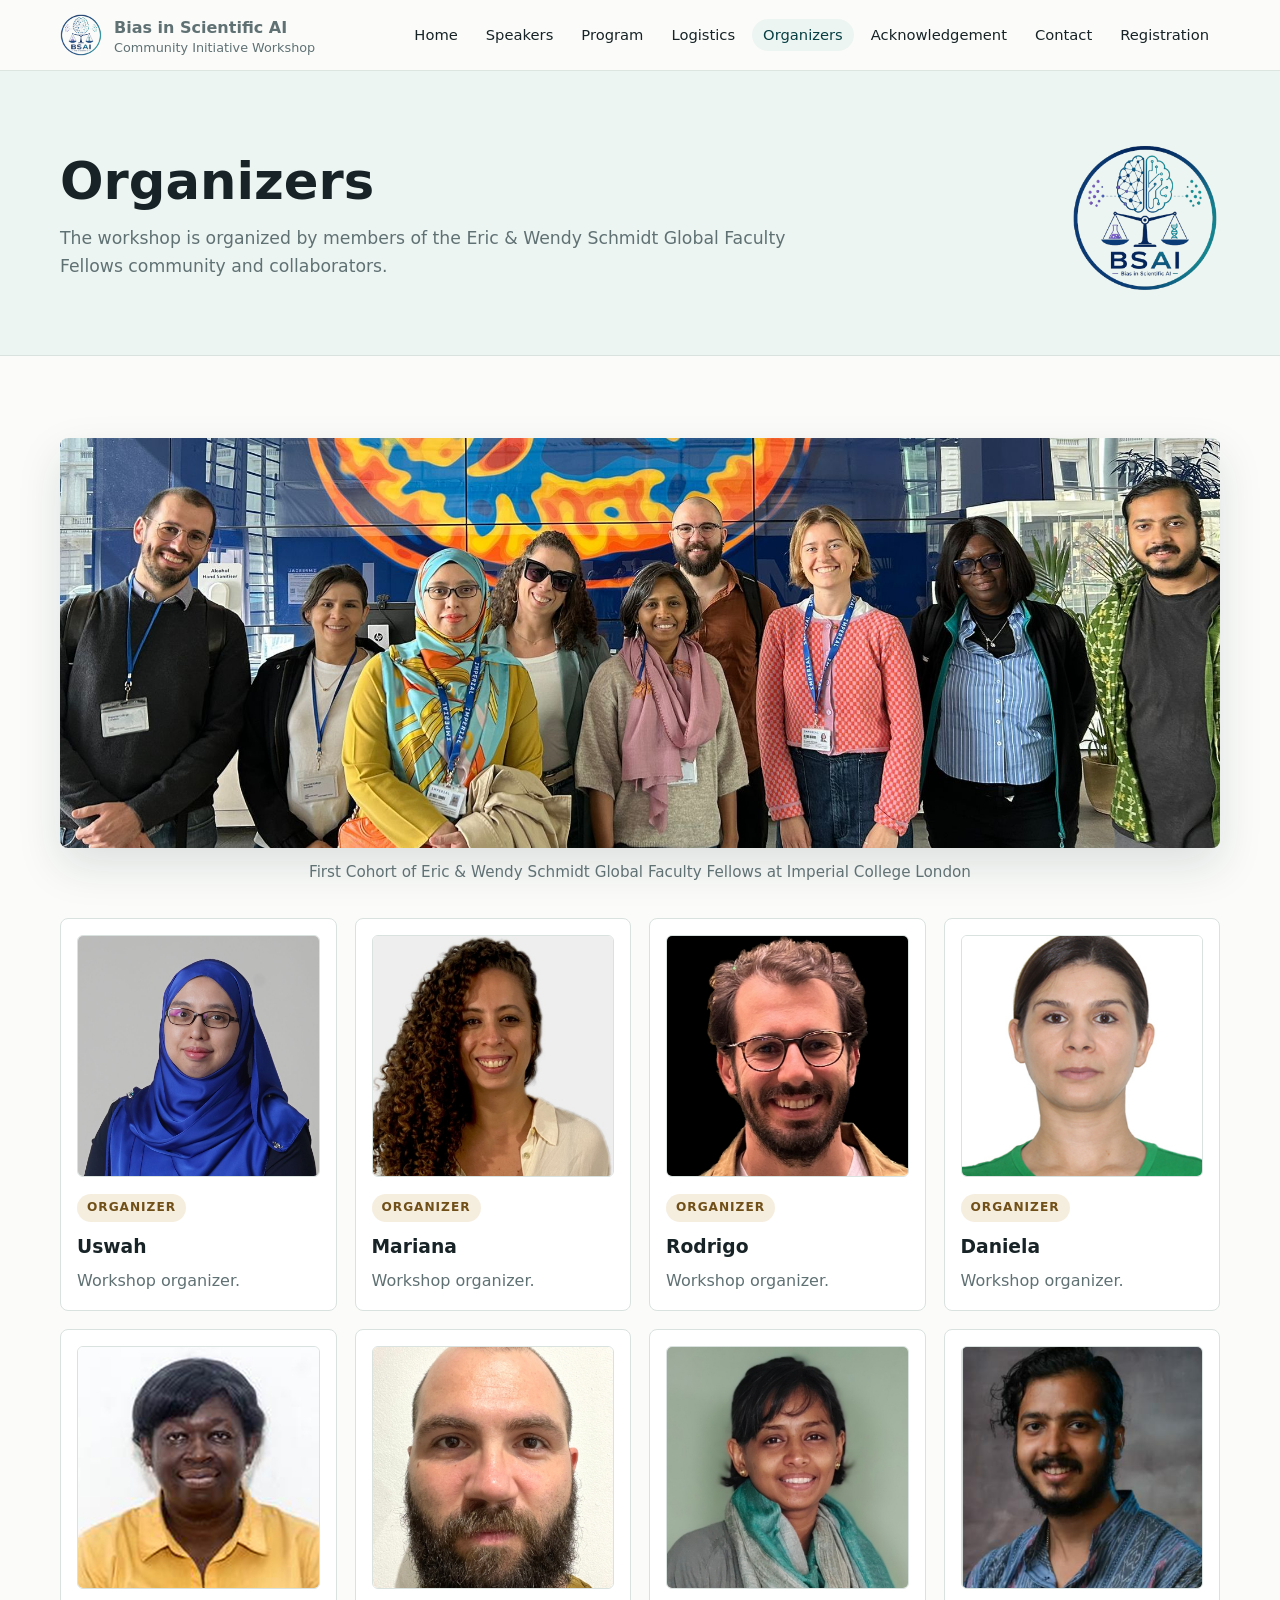
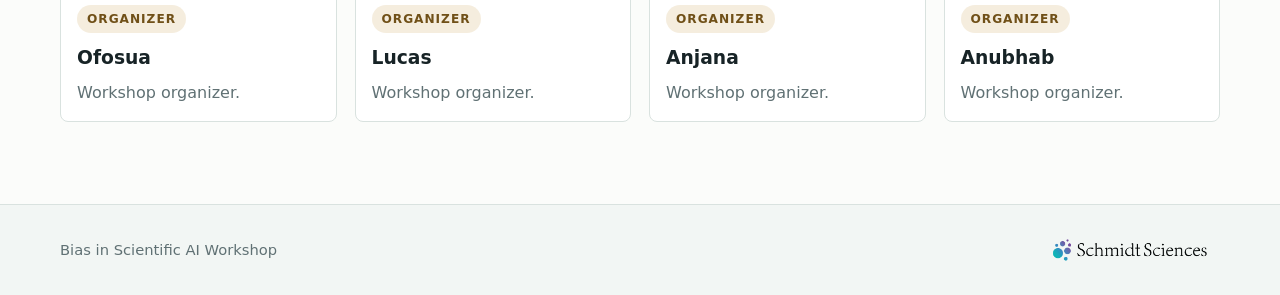
==== organizers.html @ dd46ebc9 "Initial workshop website" ====
<!doctype html>
<html lang="en">
<head>
  <meta charset="utf-8">
  <meta name="viewport" content="width=device-width, initial-scale=1">
  <title>Organizers | Bias in Scientific AI</title>
  <link rel="stylesheet" href="assets/css/styles.css">
</head>
<body>
  <header class="site-header">
    <div class="nav-wrap">
      <a class="brand" href="index.html"><img class="brand-logo" src="images/BSAIlogo.png" alt="Bias in Scientific AI workshop logo"><span class="brand-text"><strong>Bias in Scientific AI</strong><span>Community Initiative Workshop</span></span></a>
      <nav class="site-nav" aria-label="Primary navigation">
        <a href="index.html">Home</a><a href="speakers.html">Speakers</a><a href="program.html">Program</a><a href="logistics.html">Logistics</a><a href="organizers.html" aria-current="page">Organizers</a><a href="acknowledgement.html">Acknowledgement</a><a href="contact.html">Contact</a><a href="registration.html">Registration</a>
      </nav>
    </div>
  </header>
  <main>
    <section class="page-title">
      <div class="page-title-inner page-title-with-logo">
        <div>
          <h1>Organizers</h1>
          <p>The workshop is organized by members of the Eric & Wendy Schmidt Global Faculty Fellows community and collaborators.</p>
        </div>
        <img class="page-title-logo" src="images/BSAIlogo.png" alt="Bias in Scientific AI workshop logo">
      </div>
    </section>
    <section class="section">
      <figure class="feature-photo">
        <img src="images/GFF.jpg" alt="First cohort of Eric and Wendy Schmidt Global Faculty Fellows at Imperial College London">
        <figcaption>First Cohort of Eric &amp; Wendy Schmidt Global Faculty Fellows at Imperial College London</figcaption>
      </figure>
      <div class="organizer-grid">
        <article class="person organizer-card">
          <img class="organizer-photo" src="images/gff_uswah.jpg" alt="Uswah">
          <span class="tag">Organizer</span>
          <h3>Uswah</h3>
          <p>Workshop organizer.</p>
        </article>
        <article class="person organizer-card">
          <img class="organizer-photo" src="images/gff_mariana.jpg" alt="Mariana">
          <span class="tag">Organizer</span>
          <h3>Mariana</h3>
          <p>Workshop organizer.</p>
        </article>
        <article class="person organizer-card">
          <img class="organizer-photo" src="images/gff_rodrigo.jpg" alt="Rodrigo">
          <span class="tag">Organizer</span>
          <h3>Rodrigo</h3>
          <p>Workshop organizer.</p>
        </article>
        <article class="person organizer-card">
          <img class="organizer-photo" src="images/gff_daniela.jpg" alt="Daniela">
          <span class="tag">Organizer</span>
          <h3>Daniela</h3>
          <p>Workshop organizer.</p>
        </article>
        <article class="person organizer-card">
          <img class="organizer-photo" src="images/gff_ofosua.jpg" alt="Ofosua">
          <span class="tag">Organizer</span>
          <h3>Ofosua</h3>
          <p>Workshop organizer.</p>
        </article>
        <article class="person organizer-card">
          <img class="organizer-photo" src="images/gff_lucas.jpg" alt="Lucas">
          <span class="tag">Organizer</span>
          <h3>Lucas</h3>
          <p>Workshop organizer.</p>
        </article>
        <article class="person organizer-card">
          <img class="organizer-photo" src="images/gff_Anjana.jpg" alt="Anjana">
          <span class="tag">Organizer</span>
          <h3>Anjana</h3>
          <p>Workshop organizer.</p>
        </article>
        <article class="person organizer-card">
          <img class="organizer-photo" src="images/gff_anubhab.png" alt="Anubhab">
          <span class="tag">Organizer</span>
          <h3>Anubhab</h3>
          <p>Workshop organizer.</p>
        </article>
      </div>
    </section>
  </main>
  <footer class="site-footer"><div class="footer-inner"><span>Bias in Scientific AI Workshop</span><img class="footer-logo" src="images/schmidtsciences_secondary_color.png" alt="Schmidt Sciences"></div></footer>
</body>
</html>
---- assets/css/styles.css ----
:root {
  --ink: #172326;
  --muted: #607174;
  --paper: #fbfcfa;
  --panel: #ffffff;
  --line: #d9e2df;
  --teal: #0e5f63;
  --teal-dark: #073f42;
  --coral: #c94f3f;
  --gold: #bf8f35;
  --soft: #edf5f2;
  --shadow: 0 18px 44px rgba(18, 36, 38, 0.13);
  --radius: 8px;
}

* {
  box-sizing: border-box;
}

html {
  scroll-behavior: smooth;
}

body {
  margin: 0;
  color: var(--ink);
  background: var(--paper);
  font-family: Inter, ui-sans-serif, system-ui, -apple-system, BlinkMacSystemFont, "Segoe UI", sans-serif;
  line-height: 1.6;
}

a {
  color: var(--teal);
  text-decoration-color: rgba(14, 95, 99, 0.35);
  text-underline-offset: 0.18em;
}

a:hover {
  color: var(--coral);
}

img {
  display: block;
  max-width: 100%;
}

.site-header {
  position: sticky;
  top: 0;
  z-index: 10;
  border-bottom: 1px solid rgba(217, 226, 223, 0.88);
  background: rgba(251, 252, 250, 0.94);
  backdrop-filter: blur(14px);
}

.nav-wrap {
  display: flex;
  align-items: center;
  justify-content: space-between;
  width: min(1160px, calc(100% - 32px));
  margin: 0 auto;
  padding: 14px 0;
  gap: 24px;
}

.brand {
  display: inline-flex;
  align-items: center;
  gap: 12px;
  color: var(--ink);
  text-decoration: none;
  line-height: 1.1;
  min-width: 220px;
}

.brand-logo {
  width: 42px;
  height: 42px;
  flex: 0 0 auto;
  object-fit: contain;
}

.brand-text {
  display: grid;
}

.brand strong {
  font-size: 1rem;
  letter-spacing: 0;
}

.brand span {
  color: var(--muted);
  font-size: 0.8rem;
  margin-top: 4px;
}

.site-nav {
  display: flex;
  align-items: center;
  justify-content: flex-end;
  flex-wrap: wrap;
  gap: 6px;
}

.site-nav a {
  border-radius: 999px;
  color: var(--ink);
  font-size: 0.92rem;
  line-height: 1;
  padding: 9px 11px;
  text-decoration: none;
}

.site-nav a:hover,
.site-nav a[aria-current="page"] {
  background: var(--soft);
  color: var(--teal-dark);
}

.button,
.button-secondary {
  display: inline-flex;
  align-items: center;
  justify-content: center;
  min-height: 44px;
  border-radius: 6px;
  padding: 0 18px;
  font-weight: 700;
  text-decoration: none;
}

.button {
  background: var(--teal);
  color: #fff;
  box-shadow: 0 10px 22px rgba(14, 95, 99, 0.22);
}

.button:hover {
  background: var(--teal-dark);
  color: #fff;
}

.button-secondary {
  border: 1px solid rgba(255, 255, 255, 0.72);
  color: #fff;
}

.button-secondary:hover {
  background: #fff;
  color: var(--teal-dark);
}

.hero {
  position: relative;
  min-height: 690px;
  color: #fff;
  background:
    linear-gradient(90deg, rgba(7, 30, 32, 0.88) 0%, rgba(7, 30, 32, 0.66) 44%, rgba(7, 30, 32, 0.22) 100%),
    url("../../images/hero-workshop.png") center / cover no-repeat;
}

.hero-inner {
  width: min(1160px, calc(100% - 32px));
  margin: 0 auto;
  padding: 104px 0 92px;
}

.eyebrow {
  margin: 0 0 16px;
  color: #f5d58f;
  font-size: 0.78rem;
  font-weight: 800;
  letter-spacing: 0.12em;
  text-transform: uppercase;
}

.hero h1 {
  max-width: 860px;
  margin: 0;
  font-size: clamp(3rem, 7vw, 6.6rem);
  line-height: 0.95;
  letter-spacing: 0;
}

.hero-summary {
  max-width: 690px;
  margin: 24px 0 0;
  color: rgba(255, 255, 255, 0.9);
  font-size: clamp(1.05rem, 1.7vw, 1.32rem);
}

.hero-actions {
  display: flex;
  flex-wrap: wrap;
  gap: 12px;
  margin-top: 34px;
}

.hero-facts {
  display: grid;
  grid-template-columns: repeat(3, minmax(0, 1fr));
  gap: 1px;
  width: min(960px, calc(100% - 32px));
  margin: -74px auto 0;
  position: relative;
  z-index: 2;
  border-radius: var(--radius);
  overflow: hidden;
  box-shadow: var(--shadow);
}

.fact {
  background: var(--panel);
  padding: 24px;
}

.fact span {
  display: block;
  color: var(--muted);
  font-size: 0.76rem;
  font-weight: 800;
  letter-spacing: 0.1em;
  text-transform: uppercase;
}

.fact strong {
  display: block;
  margin-top: 7px;
  color: var(--ink);
  font-size: 1.06rem;
  line-height: 1.35;
}

.section {
  width: min(1160px, calc(100% - 32px));
  margin: 0 auto;
  padding: 82px 0;
}

.section.narrow {
  width: min(880px, calc(100% - 32px));
}

.section-header {
  display: grid;
  grid-template-columns: minmax(0, 0.9fr) minmax(260px, 0.65fr);
  gap: 42px;
  align-items: end;
  margin-bottom: 36px;
}

.section-header h2,
.page-title h1 {
  margin: 0;
  font-size: clamp(2rem, 4vw, 3.8rem);
  line-height: 1.02;
  letter-spacing: 0;
}

.section-header p,
.page-title p,
.lead {
  margin: 0;
  color: var(--muted);
  font-size: 1.08rem;
}

.page-title {
  background: var(--soft);
  border-bottom: 1px solid var(--line);
}

.page-title-inner {
  width: min(1160px, calc(100% - 32px));
  margin: 0 auto;
  padding: 72px 0 62px;
}

.page-title-with-logo {
  display: grid;
  grid-template-columns: minmax(0, 1fr) 150px;
  gap: 34px;
  align-items: center;
}

.page-title-logo {
  justify-self: end;
  width: min(150px, 100%);
  height: auto;
  object-fit: contain;
}

.page-title h1 {
  max-width: 900px;
}

.page-title p {
  max-width: 760px;
  margin-top: 18px;
}

.grid {
  display: grid;
  grid-template-columns: repeat(3, minmax(0, 1fr));
  gap: 18px;
}

.grid.two {
  grid-template-columns: repeat(2, minmax(0, 1fr));
}

.card,
.person,
.notice,
.timeline-item,
.schedule-row {
  border: 1px solid var(--line);
  border-radius: var(--radius);
  background: var(--panel);
}

.card,
.person,
.notice {
  padding: 24px;
}

.card h3,
.person h3,
.notice h2,
.timeline-item h3,
.schedule-row h3 {
  margin: 0 0 10px;
  line-height: 1.2;
}

.card p,
.person p,
.notice p {
  margin: 0;
  color: var(--muted);
}

.person-photo {
  width: 100%;
  aspect-ratio: 4 / 3;
  border-radius: 6px;
  margin-bottom: 18px;
  background:
    linear-gradient(135deg, rgba(14, 95, 99, 0.14), rgba(201, 79, 63, 0.13)),
    var(--soft);
  border: 1px solid var(--line);
}

.tag {
  display: inline-flex;
  align-items: center;
  min-height: 28px;
  border-radius: 999px;
  margin-bottom: 14px;
  padding: 0 10px;
  background: rgba(191, 143, 53, 0.16);
  color: #705018;
  font-size: 0.76rem;
  font-weight: 800;
  letter-spacing: 0.08em;
  text-transform: uppercase;
}

.band {
  background: #102f32;
  color: #fff;
}

.band .section-header p,
.band .lead {
  color: rgba(255, 255, 255, 0.78);
}

.band a {
  color: #ffe0a3;
}

.timeline {
  display: grid;
  gap: 14px;
}

.timeline-item {
  display: grid;
  grid-template-columns: 160px 1fr;
  gap: 22px;
  padding: 22px;
}

.timeline-item time {
  color: var(--coral);
  font-weight: 800;
}

.timeline-item p {
  margin: 0;
  color: var(--muted);
}

.resource-links {
  display: flex;
  flex-wrap: wrap;
  gap: 10px;
  margin-top: 16px;
}

.resource-links a {
  display: inline-flex;
  align-items: center;
  min-height: 34px;
  border: 1px solid var(--line);
  border-radius: 999px;
  padding: 0 13px;
  background: var(--soft);
  color: var(--teal-dark);
  font-size: 0.9rem;
  font-weight: 700;
  text-decoration: none;
}

.resource-links a:hover {
  border-color: rgba(201, 79, 63, 0.42);
  background: #fff5f1;
  color: var(--coral);
}

.schedule {
  display: grid;
  gap: 16px;
}

.schedule-row {
  display: grid;
  grid-template-columns: 180px 1fr;
  gap: 22px;
  padding: 22px;
}

.schedule-row .time {
  color: var(--teal-dark);
  font-weight: 800;
}

.schedule-row p {
  margin: 0;
  color: var(--muted);
}

.split {
  display: grid;
  grid-template-columns: minmax(0, 0.78fr) minmax(300px, 0.52fr);
  gap: 34px;
  align-items: start;
}

.list {
  margin: 0;
  padding-left: 20px;
  color: var(--muted);
}

.list li + li {
  margin-top: 10px;
}

.contact-box {
  border-left: 5px solid var(--coral);
}

.ack-logo {
  width: min(360px, 100%);
  height: auto;
  margin: 6px 0 24px;
}

.feature-photo {
  margin: 0 0 34px;
}

.feature-photo img {
  width: 100%;
  max-height: 620px;
  object-fit: cover;
  border-radius: var(--radius);
  box-shadow: var(--shadow);
}

.feature-photo figcaption {
  margin-top: 12px;
  color: var(--muted);
  font-size: 0.95rem;
  text-align: center;
}

.organizer-grid {
  display: grid;
  grid-template-columns: repeat(4, minmax(0, 1fr));
  gap: 18px;
}

.organizer-card {
  padding: 16px;
}

.organizer-photo {
  width: 100%;
  aspect-ratio: 1 / 1;
  object-fit: cover;
  object-position: center;
  border-radius: 6px;
  margin-bottom: 16px;
  border: 1px solid var(--line);
  background: var(--soft);
}

.site-footer {
  border-top: 1px solid var(--line);
  background: #f2f6f4;
}

.footer-inner {
  display: flex;
  align-items: center;
  justify-content: space-between;
  flex-wrap: wrap;
  gap: 16px;
  width: min(1160px, calc(100% - 32px));
  margin: 0 auto;
  padding: 28px 0;
  color: var(--muted);
  font-size: 0.92rem;
}

.footer-logo {
  width: 178px;
  height: auto;
  max-height: 42px;
  object-fit: contain;
}

.footer-inner a {
  color: var(--ink);
}

@media (max-width: 900px) {
  .nav-wrap,
  .section-header,
  .page-title-with-logo,
  .split {
    grid-template-columns: 1fr;
  }

  .nav-wrap {
    display: grid;
  }

  .site-nav {
    justify-content: flex-start;
  }

  .page-title-logo {
    justify-self: start;
    width: 112px;
  }

  .hero {
    min-height: 650px;
  }

  .hero-facts,
  .grid,
  .grid.two,
  .organizer-grid {
    grid-template-columns: 1fr;
  }

  .hero-facts {
    margin-top: 0;
    width: 100%;
    border-radius: 0;
  }

  .timeline-item,
  .schedule-row {
    grid-template-columns: 1fr;
  }
}

@media (max-width: 560px) {
  .nav-wrap,
  .section,
  .page-title-inner,
  .hero-inner,
  .footer-inner {
    width: min(100% - 24px, 1160px);
  }

  .site-nav a {
    padding: 8px 9px;
    font-size: 0.86rem;
  }

  .brand {
    min-width: 0;
  }

  .brand-logo {
    width: 36px;
    height: 36px;
  }

  .hero-inner {
    padding-top: 72px;
  }

  .section {
    padding: 58px 0;
  }

  .page-title-inner {
    padding: 52px 0 46px;
  }
}
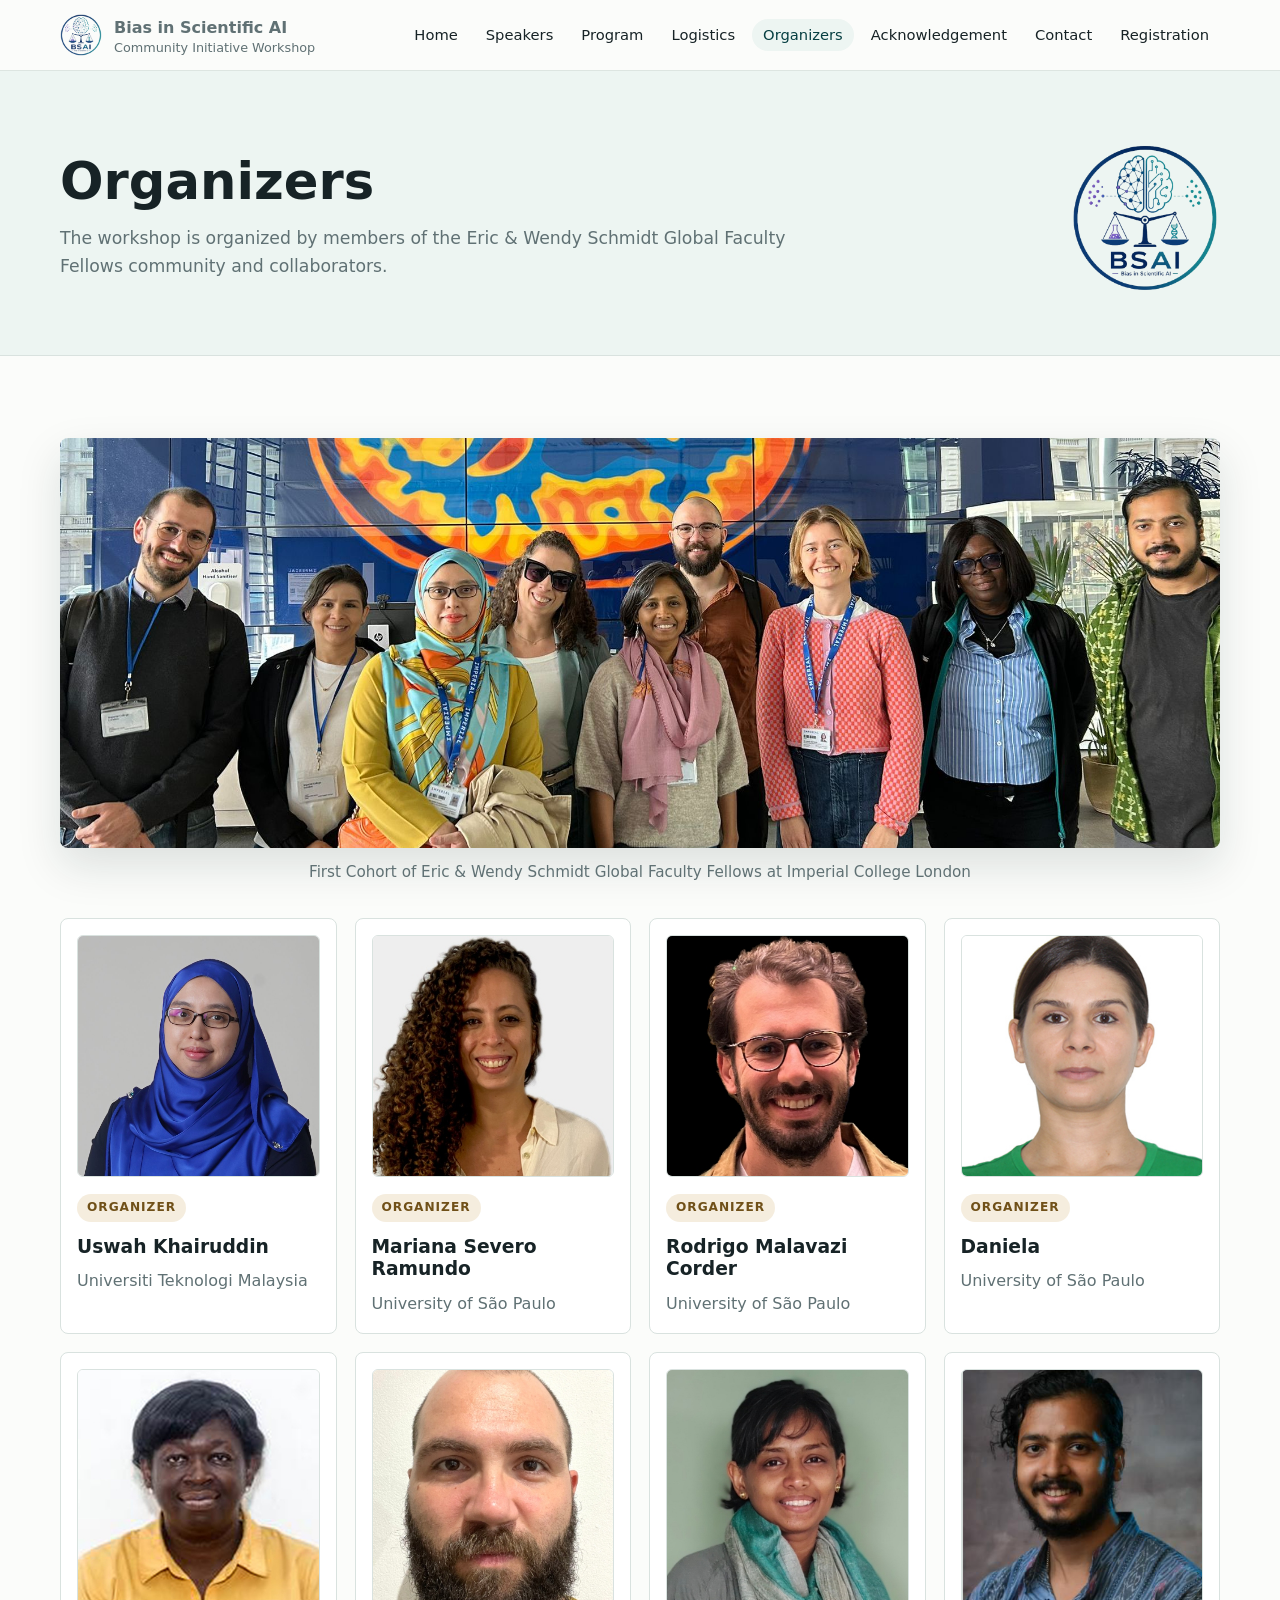
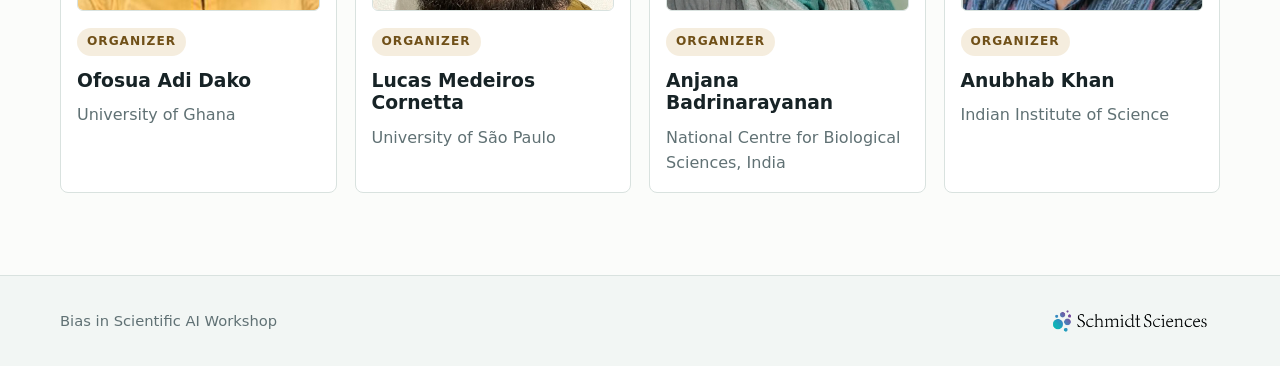
==== commit 67866b7e: "Update organizer names and affiliations" ====
--- a/organizers.html
+++ b/organizers.html
@@ -34,50 +34,50 @@
         <article class="person organizer-card">
           <img class="organizer-photo" src="images/gff_uswah.jpg" alt="Uswah">
           <span class="tag">Organizer</span>
-          <h3>Uswah</h3>
-          <p>Workshop organizer.</p>
+          <h3>Uswah Khairuddin</h3>
+          <p>Universiti Teknologi Malaysia</p>
         </article>
         <article class="person organizer-card">
           <img class="organizer-photo" src="images/gff_mariana.jpg" alt="Mariana">
           <span class="tag">Organizer</span>
-          <h3>Mariana</h3>
-          <p>Workshop organizer.</p>
+          <h3>Mariana Severo Ramundo</h3>
+          <p>University of São Paulo</p>
         </article>
         <article class="person organizer-card">
           <img class="organizer-photo" src="images/gff_rodrigo.jpg" alt="Rodrigo">
           <span class="tag">Organizer</span>
-          <h3>Rodrigo</h3>
-          <p>Workshop organizer.</p>
+          <h3>Rodrigo Malavazi Corder</h3>
+          <p>University of São Paulo</p>
         </article>
         <article class="person organizer-card">
           <img class="organizer-photo" src="images/gff_daniela.jpg" alt="Daniela">
           <span class="tag">Organizer</span>
           <h3>Daniela</h3>
-          <p>Workshop organizer.</p>
+          <p>University of São Paulo</p>
         </article>
         <article class="person organizer-card">
           <img class="organizer-photo" src="images/gff_ofosua.jpg" alt="Ofosua">
           <span class="tag">Organizer</span>
-          <h3>Ofosua</h3>
-          <p>Workshop organizer.</p>
+          <h3>Ofosua Adi Dako</h3>
+          <p>University of Ghana</p>
         </article>
         <article class="person organizer-card">
           <img class="organizer-photo" src="images/gff_lucas.jpg" alt="Lucas">
           <span class="tag">Organizer</span>
-          <h3>Lucas</h3>
-          <p>Workshop organizer.</p>
+          <h3>Lucas Medeiros Cornetta</h3>
+          <p>University of São Paulo</p>
         </article>
         <article class="person organizer-card">
           <img class="organizer-photo" src="images/gff_Anjana.jpg" alt="Anjana">
           <span class="tag">Organizer</span>
-          <h3>Anjana</h3>
-          <p>Workshop organizer.</p>
+          <h3>Anjana Badrinarayanan</h3>
+          <p>National Centre for Biological Sciences, India</p>
         </article>
         <article class="person organizer-card">
           <img class="organizer-photo" src="images/gff_anubhab.png" alt="Anubhab">
           <span class="tag">Organizer</span>
-          <h3>Anubhab</h3>
-          <p>Workshop organizer.</p>
+          <h3>Anubhab Khan</h3>
+          <p>Indian Institute of Science</p>
         </article>
       </div>
     </section>
